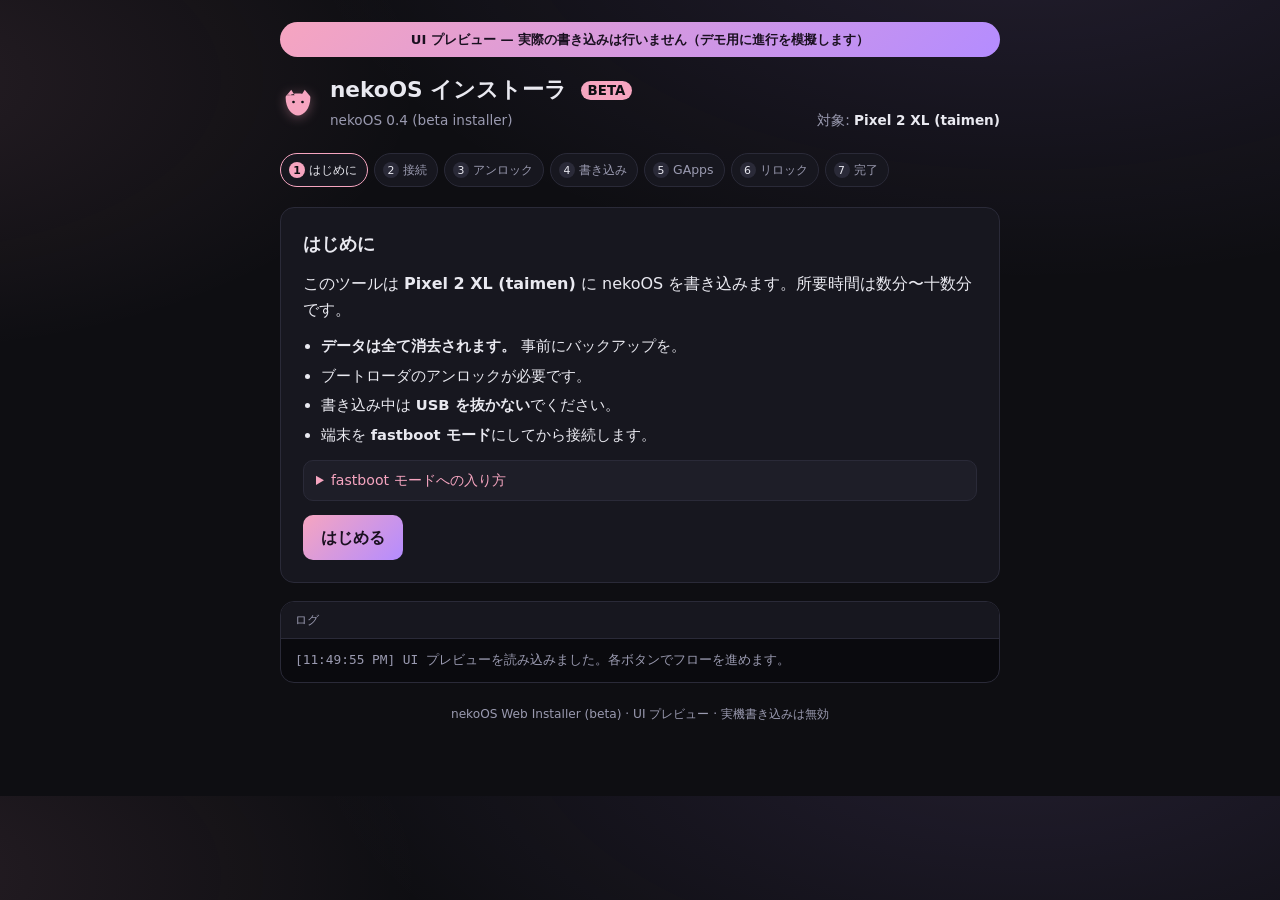
==== html/update/index.html @ 77dfcbb0 "新規作成: nekoOS インストーラの UI プレビューを追加" ====
<!DOCTYPE html>
<html lang="ja">
<head>
<meta charset="UTF-8" />
<meta name="viewport" content="width=device-width, initial-scale=1.0" />
<title>nekoOS インストーラ（UI プレビュー）</title>
<style>
:root{--bg:#0e0e12;--panel:#17171f;--panel-2:#1e1e28;--line:#2a2a38;--text:#e9e9f0;--muted:#9a9ab0;--accent:#f6a5c0;--accent-2:#b48cff;--ok:#7ad19b;--warn:#f5c871;--err:#ff8a8a;--danger:#ff6b8a;--radius:14px}
*{box-sizing:border-box}
body{margin:0;background:radial-gradient(1200px 600px at 80% -10%,rgba(180,140,255,.12),transparent 60%),radial-gradient(1000px 500px at -10% 10%,rgba(246,165,192,.10),transparent 55%),var(--bg);color:var(--text);font-family:system-ui,-apple-system,"Segoe UI",Roboto,"Noto Sans JP",sans-serif;line-height:1.6;-webkit-font-smoothing:antialiased}
.shell{max-width:760px;margin:0 auto;padding:22px 20px 60px}
.hidden{display:none!important}.mono{font-family:ui-monospace,Menlo,Consolas,monospace;font-size:.86em}.muted{color:var(--muted)}
.previewbar{background:linear-gradient(135deg,var(--accent),var(--accent-2));color:#1a1020;text-align:center;font-weight:700;font-size:.82rem;padding:7px;border-radius:999px;margin-bottom:16px}
.top{display:flex;justify-content:space-between;align-items:flex-end;gap:16px;margin-bottom:22px}
.brand{display:flex;align-items:center;gap:14px}.cat{color:var(--accent);display:inline-flex;filter:drop-shadow(0 2px 6px rgba(246,165,192,.35))}
.top h1{font-size:1.35rem;margin:0}.beta{font-size:.62em;color:var(--bg);background:var(--accent);padding:2px 7px;border-radius:999px;vertical-align:middle;margin-left:6px;font-weight:700}
.sub{margin:2px 0 0;color:var(--muted);font-size:.85rem}.target{color:var(--muted);font-size:.85rem;margin:0}.target b{color:var(--text)}
.rail{list-style:none;display:flex;flex-wrap:wrap;gap:6px;padding:0;margin:0 0 20px;counter-reset:step}
.rail-item{counter-increment:step;color:var(--muted);font-size:.78rem;padding:6px 10px 6px 28px;position:relative;border-radius:999px;background:var(--panel);border:1px solid var(--line)}
.rail-item::before{content:counter(step);position:absolute;left:8px;top:50%;transform:translateY(-50%);width:16px;height:16px;border-radius:50%;background:var(--line);color:var(--text);font-size:.68rem;display:grid;place-items:center}
.rail-item.active{color:var(--text);border-color:var(--accent)}.rail-item.active::before{background:var(--accent);color:var(--bg);font-weight:700}
.rail-item.passed{color:var(--ok)}.rail-item.passed::before{background:var(--ok);color:var(--bg);content:"✓"}
.rail-item.skipped{color:var(--muted);border-style:dashed}.rail-item.skipped::before{content:"–";background:var(--line);color:var(--muted)}
.card{background:var(--panel);border:1px solid var(--line);border-radius:var(--radius);padding:22px;margin-bottom:18px}
.card h2{margin:0 0 12px;font-size:1.12rem}.card h3{margin:0 0 8px;font-size:.98rem}.card p{margin:0 0 12px}
.warnlist{margin:0 0 14px;padding-left:18px}.warnlist li{margin:6px 0;font-size:.92rem}.warn-text{color:var(--warn)}.ok-text{color:var(--ok)}
.note{background:var(--panel-2);border:1px solid var(--line);border-radius:10px;padding:8px 12px;font-size:.88rem;margin-bottom:12px}.note summary{cursor:pointer;color:var(--accent)}.note code{background:#000;padding:1px 6px;border-radius:6px}
.actions{display:flex;gap:10px;flex-wrap:wrap;margin-top:14px}
button{font:inherit;border-radius:10px;padding:10px 18px;border:1px solid var(--line);background:var(--panel-2);color:var(--text);cursor:pointer;transition:.15s}
button:hover{border-color:var(--accent)}button:disabled{opacity:.45;cursor:not-allowed}
button.primary{background:linear-gradient(135deg,var(--accent),var(--accent-2));color:#1a1020;border:none;font-weight:700}button.primary:hover{filter:brightness(1.06)}button.ghost{background:transparent}button.danger{background:var(--danger);color:#230;border:none;font-weight:700}
.filepick{margin:10px 0}#file-input{color:var(--muted);font-size:.9rem}#files-summary{font-size:.86rem;margin-bottom:8px}
.progress-wrap{margin:14px 0 4px}.progress-row{display:flex;justify-content:space-between;font-size:.82rem;margin-bottom:6px}
.progress{height:10px;background:var(--panel-2);border-radius:999px;overflow:hidden;border:1px solid var(--line)}.progress-bar{height:100%;width:0;background:linear-gradient(90deg,var(--accent),var(--accent-2));transition:width .2s}
.choice{display:grid;gap:10px;margin:6px 0 12px}
.opt{display:flex;gap:12px;align-items:flex-start;padding:12px 14px;border:1px solid var(--line);border-radius:12px;background:var(--panel-2);cursor:pointer}
.opt:hover{border-color:var(--accent)}.opt input{margin-top:4px;flex:none}.opt p{margin:4px 0 0;font-size:.86rem}.opt.disabled{opacity:.5;cursor:not-allowed}
.advtoggle{display:inline-flex;gap:8px;align-items:center;font-size:.86rem;color:var(--muted);margin-bottom:10px;cursor:pointer}
.note-inline{font-size:.86rem;margin-bottom:8px}
.postbox{background:var(--panel-2);border:1px solid var(--line);border-radius:12px;padding:14px 16px;margin:6px 0 4px}
.logpanel{background:#0a0a0e;border:1px solid var(--line);border-radius:var(--radius);overflow:hidden}
.logpanel-head{font-size:.78rem;color:var(--muted);padding:8px 14px;border-bottom:1px solid var(--line);background:var(--panel)}
.log{max-height:200px;overflow:auto;padding:10px 14px;font-family:ui-monospace,Menlo,Consolas,monospace;font-size:.8rem}
.log-line{white-space:pre-wrap;word-break:break-word;color:var(--muted);padding:1px 0}.log-line.ok{color:var(--ok)}.log-line.warn{color:var(--warn)}.log-line.error{color:var(--err)}
.device-info{margin-top:6px}.foot{text-align:center;color:var(--muted);font-size:.76rem;margin-top:22px}
@media(max-width:560px){.top{flex-direction:column;align-items:flex-start;gap:6px}.rail-item{font-size:.72rem}}
</style>
</head>
<body>
<main class="shell">
  <div class="previewbar">UI プレビュー — 実際の書き込みは行いません（デモ用に進行を模擬します）</div>

  <header class="top">
    <div class="brand">
      <span class="cat" aria-hidden="true"><svg viewBox="0 0 64 64" width="36" height="36"><path d="M12 20 L20 10 L26 20 M52 20 L44 10 L38 20 M10 24 C10 44 22 56 32 56 C42 56 54 44 54 24 C54 20 50 18 46 20 C42 16 22 16 18 20 C14 18 10 20 10 24 Z" fill="currentColor"/><circle cx="24" cy="32" r="2.4" fill="#0e0e12"/><circle cx="40" cy="32" r="2.4" fill="#0e0e12"/></svg></span>
      <div><h1>nekoOS インストーラ <span class="beta">BETA</span></h1><p class="sub">nekoOS 0.4 (beta installer)</p></div>
    </div>
    <p class="target">対象: <b>Pixel 2 XL (taimen)</b></p>
  </header>

  <ol class="rail">
    <li class="rail-item">はじめに</li><li class="rail-item">接続</li><li class="rail-item">アンロック</li>
    <li class="rail-item">書き込み</li><li class="rail-item">GApps</li><li class="rail-item">リロック</li><li class="rail-item">完了</li>
  </ol>

  <section id="step-intro" class="card">
    <h2>はじめに</h2>
    <p>このツールは <b>Pixel 2 XL (taimen)</b> に nekoOS を書き込みます。所要時間は数分〜十数分です。</p>
    <ul class="warnlist"><li><b>データは全て消去されます。</b> 事前にバックアップを。</li><li>ブートローダのアンロックが必要です。</li><li>書き込み中は <b>USB を抜かない</b>でください。</li><li>端末を <b>fastboot モード</b>にしてから接続します。</li></ul>
    <details class="note"><summary>fastboot モードへの入り方</summary><p>電源を切り、<b>電源 + 音量下</b>を同時長押し。または <code>adb reboot bootloader</code>。</p></details>
    <div class="actions"><button id="btn-start" class="primary">はじめる</button></div>
  </section>

  <section id="step-connect" class="card hidden">
    <h2>接続</h2>
    <p>端末を fastboot モードにして USB 接続し、下のボタンで端末を選択してください。</p>
    <div id="device-info" class="mono muted device-info"></div>
    <div class="actions"><button id="btn-connect" class="primary">端末に接続</button></div>
  </section>

  <section id="step-unlock" class="card hidden">
    <h2>ブートローダのアンロック</h2>
    <p class="warn-text">この端末はロックされています。アンロックすると <b>データが全消去</b>されます。</p>
    <ul class="warnlist"><li>先に開発者向けオプションで <b>「OEM ロック解除」を ON</b>。</li><li>端末画面は既定 <b>「Do not unlock」</b>。<b>音量キー</b>で移動し <b>電源キー</b>で確定。</li></ul>
    <div class="actions"><button id="btn-unlock" class="primary">アンロックを実行</button><button id="btn-unlock-skip" class="ghost">既にアンロック済み（スキップ）</button></div>
  </section>

  <section id="step-flash" class="card hidden">
    <h2>イメージの書き込み</h2>
    <p>nekoOS のイメージ（<span class="mono">boot / dtbo / vendor / vbmeta / system</span>）を選択してください。</p>
    <div class="filepick"><input id="file-input" type="file" multiple accept=".img" disabled /></div>
    <div id="files-summary" class="muted">プレビューでは選択不要です。「書き込みを開始」で進行を模擬します。</div>
    <div class="progress-wrap"><div class="progress-row"><span id="flash-step" class="mono"></span><span id="progress-label" class="muted"></span></div><div class="progress"><div id="progress-bar" class="progress-bar"></div></div></div>
    <div class="actions"><button id="btn-flash" class="primary">書き込みを開始</button></div>
  </section>

  <section id="step-gapps" class="card hidden">
    <h2>Google サービスの入れ方</h2>
    <p>nekoOS は GApps を同梱していません。入れ方を選んでください。<b>この選択でリロックの可否が変わります。</b></p>
    <div class="choice">
      <label class="opt"><input type="radio" name="gapps" value="A" checked />
        <div><b>A. 後で root（KSU）で入れる（推奨）</b><p class="muted">起動後に KSU マネージャから systemless の GApps モジュールを導入。/system を触らないので <b class="ok-text">リロック可能</b>。GApps は2回目の起動から有効。</p></div></label>
      <label class="opt disabled" id="opt-b"><input type="radio" name="gapps" value="B" disabled />
        <div><b>B. 自分で sideload する（上級）</b><p class="muted">recovery で GApps を自分で sideload。<b class="warn-text">この経路ではリロックできません（アンロックのまま）。</b></p></div></label>
    </div>
    <label class="advtoggle"><input type="checkbox" id="adv-enable" /> 上級者向けオプション（B）を有効にする</label>
    <div id="relock-note" class="note-inline"></div>
    <div class="actions"><button id="btn-gapps-next" class="primary">次へ</button></div>
  </section>

  <section id="step-relock" class="card hidden">
    <h2>ブートローダのリロック（任意）</h2>
    <p>盗難耐性のためブートローダをリロックできます（nekoOS のカスタム AVB 鍵を登録）。</p>
    <ul class="warnlist"><li><b>リロック後、初回起動で真っ先に「OEM ロック解除」を ON に戻す。</b></li><li>ロック中は「OEM ロック解除」を OFF にしない。</li></ul>
    <div class="actions"><button id="btn-relock-yes" class="danger">リロックする</button><button id="btn-relock-skip" class="ghost">リロックしない（アンロックのまま）</button></div>
  </section>

  <section id="step-done" class="card hidden">
    <h2>完了</h2>
    <p class="ok-text">書き込みが完了しました。端末を再起動して初期設定を行ってください。</p>
    <div id="gapps-guide-a" class="postbox">
      <h3>次に：GApps / Integrity（root 経路）</h3>
      <p>初回起動後、<b>KSU マネージャから systemless の GApps モジュール</b>を導入すると Play が使えます。PIF / keybox モジュールも各自で導入してください。</p>
    </div>
    <div id="gapps-guide-b" class="postbox hidden">
      <h3>次に：GApps（sideload 経路）</h3>
      <p class="warn-text">この経路ではリロックしていません（アンロックのまま）。</p>
      <p>端末を recovery に入れ、<b>用意した GApps を自分で sideload</b> してください。user ビルドの recovery は署名検証が厳格なため、適合パッケージ／改修が必要です。</p>
    </div>
    <div class="actions"><button id="btn-reboot" class="primary">端末を再起動</button><button id="btn-restart" class="ghost">最初から見る</button></div>
  </section>

  <section class="logpanel"><div class="logpanel-head">ログ</div><div id="log" class="log"></div></section>
  <footer class="foot"><p>nekoOS Web Installer (beta) · UI プレビュー · 実機書き込みは無効</p></footer>
</main>

<script>
const $=(id)=>document.getElementById(id);
const show=(id)=>$(id)?.classList.remove("hidden");
const hide=(id)=>$(id)?.classList.add("hidden");
const setText=(id,t)=>{const e=$(id);if(e)e.textContent=t};
const sleep=(ms)=>new Promise(r=>setTimeout(r,ms));
const skipped=new Set();
let gappsChoice="A";
function log(m,k=""){const el=$("log");const l=document.createElement("div");l.className="log-line "+k;l.textContent=`[${new Date().toLocaleTimeString()}] ${m}`;el.appendChild(l);el.scrollTop=el.scrollHeight;}
function setProgress(f,label){const b=$("progress-bar");if(b)b.style.width=`${Math.round((f||0)*100)}%`;if(label!==undefined)setText("progress-label",label);}
const STEPS=["intro","connect","unlock","flash","gapps","relock","done"];
function goStep(name){for(const s of STEPS)hide(`step-${s}`);show(`step-${name}`);const idx=STEPS.indexOf(name);
  document.querySelectorAll(".rail-item").forEach((el,i)=>{el.classList.toggle("active",i===idx);el.classList.toggle("passed",i<idx&&!skipped.has(i));el.classList.toggle("skipped",skipped.has(i));});}

function updateRelockNote(){const b=document.querySelector('input[name="gapps"]:checked')?.value||"A";const n=$("relock-note");
  if(b==="A"){n.textContent="A: /system を触らないため、この後リロックできます。";n.className="note-inline ok-text";}
  else{n.textContent="⚠ B を選ぶとリロックはできません（アンロックのままになります）。";n.className="note-inline warn-text";}}
function onAdv(on){const bR=document.querySelector('input[name="gapps"][value="B"]');$("opt-b").classList.toggle("disabled",!on);if(bR)bR.disabled=!on;if(!on){document.querySelector('input[name="gapps"][value="A"]').checked=true;updateRelockNote();}}
function showDone(branch){if(branch==="B"){hide("gapps-guide-a");show("gapps-guide-b");}else{show("gapps-guide-a");hide("gapps-guide-b");}goStep("done");}

$("btn-start").onclick=()=>goStep("connect");
$("btn-connect").onclick=async()=>{log("デバイス選択を要求中…（プレビュー）");await sleep(450);log("USB 接続成立。","ok");setText("device-info","product: taimen  /  serial: HT7A1xxxxx  /  unlocked: no  /  slot: a");await sleep(350);log("Pixel 2 XL (taimen) を確認。ロック中 → アンロックへ。");goStep("unlock");};
$("btn-unlock").onclick=async()=>{log("flashing unlock を送信（端末画面で確認）。","warn");await sleep(600);log("アンロック送信（プレビュー）。","ok");goStep("flash");};
$("btn-unlock-skip").onclick=()=>goStep("flash");
const PARTS=[["boot","41.9 MB"],["dtbo","8.4 MB"],["vendor","524 MB"],["vbmeta","4.0 KB"],["system","2.50 GB"]];
$("btn-flash").onclick=async()=>{$("btn-flash").disabled=true;log("書き込みを開始します。USB を抜かないでください。","warn");
  for(let i=0;i<PARTS.length;i++){const[p,sz]=PARTS[i];setText("flash-step",`(${i+1}/${PARTS.length}) ${p}`);log(`flash ${p} (${sz}) …`);for(let f=0;f<=10;f++){setProgress(f/10,`${p} を書き込み中… ${f*10}%`);await sleep(55);}log(`flash ${p} 完了`,"ok");}
  setProgress(1,"完了");log("全パーティションの書き込みが完了しました。","ok");goStep("gapps");};
document.querySelectorAll('input[name="gapps"]').forEach(r=>r.addEventListener("change",updateRelockNote));
$("adv-enable").addEventListener("change",e=>onAdv(e.target.checked));
$("btn-gapps-next").onclick=()=>{gappsChoice=document.querySelector('input[name="gapps"]:checked')?.value||"A";
  if(gappsChoice==="B"){log("GApps 方式: B（sideload）。この経路ではリロックしません。","warn");skipped.add(STEPS.indexOf("relock"));showDone("B");}
  else{log("GApps 方式: A（root / KSU モジュール）。");skipped.delete(STEPS.indexOf("relock"));goStep("relock");}};
$("btn-relock-yes").onclick=async()=>{log("erase avb_custom_key …","warn");await sleep(350);log("flash avb_custom_key pkmd.bin …","warn");await sleep(350);log("get_unlock_ability: 1（端末画面で目視確認）","warn");await sleep(350);log("flashing lock …","warn");await sleep(450);log("リロック送信（プレビュー）。","ok");showDone("A");};
$("btn-relock-skip").onclick=()=>showDone("A");
$("btn-reboot").onclick=()=>log("再起動します…（プレビュー）");
$("btn-restart").onclick=()=>{$("log").innerHTML="";setProgress(0,"");$("btn-flash").disabled=false;skipped.clear();$("adv-enable").checked=false;onAdv(false);goStep("intro");};

onAdv(false);updateRelockNote();goStep("intro");log("UI プレビューを読み込みました。各ボタンでフローを進めます。");
</script>
</body>
</html>
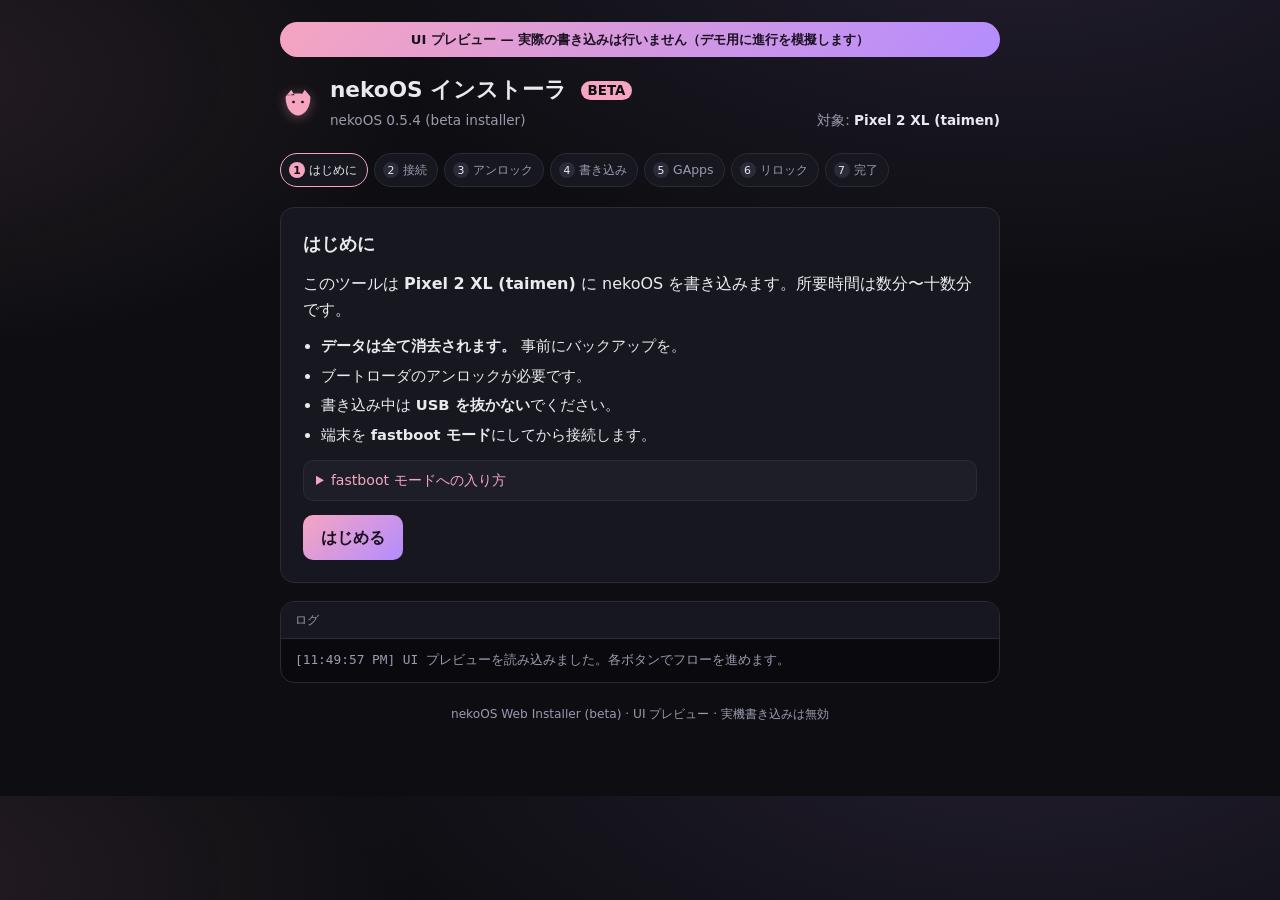
==== commit 279c610e: "nekoOS 0.5.4 に更新：taimen のみ対応・ベータ／個人ビルドを明記・公開ダウンロード未提供を明示" ====
--- a/html/update/index.html
+++ b/html/update/index.html
@@ -53,7 +53,7 @@
   <header class="top">
     <div class="brand">
       <span class="cat" aria-hidden="true"><svg viewBox="0 0 64 64" width="36" height="36"><path d="M12 20 L20 10 L26 20 M52 20 L44 10 L38 20 M10 24 C10 44 22 56 32 56 C42 56 54 44 54 24 C54 20 50 18 46 20 C42 16 22 16 18 20 C14 18 10 20 10 24 Z" fill="currentColor"/><circle cx="24" cy="32" r="2.4" fill="#0e0e12"/><circle cx="40" cy="32" r="2.4" fill="#0e0e12"/></svg></span>
-      <div><h1>nekoOS インストーラ <span class="beta">BETA</span></h1><p class="sub">nekoOS 0.4 (beta installer)</p></div>
+      <div><h1>nekoOS インストーラ <span class="beta">BETA</span></h1><p class="sub">nekoOS 0.5.4 (beta installer)</p></div>
     </div>
     <p class="target">対象: <b>Pixel 2 XL (taimen)</b></p>
   </header>
@@ -99,7 +99,7 @@
     <p>nekoOS は GApps を同梱していません。入れ方を選んでください。<b>この選択でリロックの可否が変わります。</b></p>
     <div class="choice">
       <label class="opt"><input type="radio" name="gapps" value="A" checked />
-        <div><b>A. 後で root（KSU）で入れる（推奨）</b><p class="muted">起動後に KSU マネージャから systemless の GApps モジュールを導入。/system を触らないので <b class="ok-text">リロック可能</b>。GApps は2回目の起動から有効。</p></div></label>
+        <div><b>A. 後で root（KernelSU-Next）で入れる（推奨）</b><p class="muted">起動後に KernelSU-Next マネージャから systemless の GApps モジュールを導入。/system を触らないので <b class="ok-text">リロック可能</b>。GApps は2回目の起動から有効。</p></div></label>
       <label class="opt disabled" id="opt-b"><input type="radio" name="gapps" value="B" disabled />
         <div><b>B. 自分で sideload する（上級）</b><p class="muted">recovery で GApps を自分で sideload。<b class="warn-text">この経路ではリロックできません（アンロックのまま）。</b></p></div></label>
     </div>
@@ -119,8 +119,8 @@
     <h2>完了</h2>
     <p class="ok-text">書き込みが完了しました。端末を再起動して初期設定を行ってください。</p>
     <div id="gapps-guide-a" class="postbox">
-      <h3>次に：GApps / Integrity（root 経路）</h3>
-      <p>初回起動後、<b>KSU マネージャから systemless の GApps モジュール</b>を導入すると Play が使えます。PIF / keybox モジュールも各自で導入してください。</p>
+      <h3>次に：GApps（root 経路）</h3>
+      <p>初回起動後、<b>KernelSU-Next マネージャから systemless の GApps モジュール</b>を導入すると Play が使えます。</p>
     </div>
     <div id="gapps-guide-b" class="postbox hidden">
       <h3>次に：GApps（sideload 経路）</h3>
@@ -155,7 +155,7 @@
 function showDone(branch){if(branch==="B"){hide("gapps-guide-a");show("gapps-guide-b");}else{show("gapps-guide-a");hide("gapps-guide-b");}goStep("done");}
 
 $("btn-start").onclick=()=>goStep("connect");
-$("btn-connect").onclick=async()=>{log("デバイス選択を要求中…（プレビュー）");await sleep(450);log("USB 接続成立。","ok");setText("device-info","product: taimen  /  serial: HT7A1xxxxx  /  unlocked: no  /  slot: a");await sleep(350);log("Pixel 2 XL (taimen) を確認。ロック中 → アンロックへ。");goStep("unlock");};
+$("btn-connect").onclick=async()=>{log("デバイス選択を要求中…（プレビュー）");await sleep(450);log("USB 接続成立。","ok");setText("device-info","product: taimen  /  unlocked: no  /  slot: a");await sleep(350);log("Pixel 2 XL (taimen) を確認。ロック中 → アンロックへ。");goStep("unlock");};
 $("btn-unlock").onclick=async()=>{log("flashing unlock を送信（端末画面で確認）。","warn");await sleep(600);log("アンロック送信（プレビュー）。","ok");goStep("flash");};
 $("btn-unlock-skip").onclick=()=>goStep("flash");
 const PARTS=[["boot","41.9 MB"],["dtbo","8.4 MB"],["vendor","524 MB"],["vbmeta","4.0 KB"],["system","2.50 GB"]];
@@ -166,8 +166,8 @@
 $("adv-enable").addEventListener("change",e=>onAdv(e.target.checked));
 $("btn-gapps-next").onclick=()=>{gappsChoice=document.querySelector('input[name="gapps"]:checked')?.value||"A";
   if(gappsChoice==="B"){log("GApps 方式: B（sideload）。この経路ではリロックしません。","warn");skipped.add(STEPS.indexOf("relock"));showDone("B");}
-  else{log("GApps 方式: A（root / KSU モジュール）。");skipped.delete(STEPS.indexOf("relock"));goStep("relock");}};
-$("btn-relock-yes").onclick=async()=>{log("erase avb_custom_key …","warn");await sleep(350);log("flash avb_custom_key pkmd.bin …","warn");await sleep(350);log("get_unlock_ability: 1（端末画面で目視確認）","warn");await sleep(350);log("flashing lock …","warn");await sleep(450);log("リロック送信（プレビュー）。","ok");showDone("A");};
+  else{log("GApps 方式: A（root / KernelSU-Next モジュール）。");skipped.delete(STEPS.indexOf("relock"));goStep("relock");}};
+$("btn-relock-yes").onclick=async()=>{log("カスタム AVB 鍵を登録しています…","warn");await sleep(350);log("get_unlock_ability: 1（端末画面で目視確認）","warn");await sleep(350);log("flashing lock …","warn");await sleep(450);log("リロック送信（プレビュー）。","ok");showDone("A");};
 $("btn-relock-skip").onclick=()=>showDone("A");
 $("btn-reboot").onclick=()=>log("再起動します…（プレビュー）");
 $("btn-restart").onclick=()=>{$("log").innerHTML="";setProgress(0,"");$("btn-flash").disabled=false;skipped.clear();$("adv-enable").checked=false;onAdv(false);goStep("intro");};
